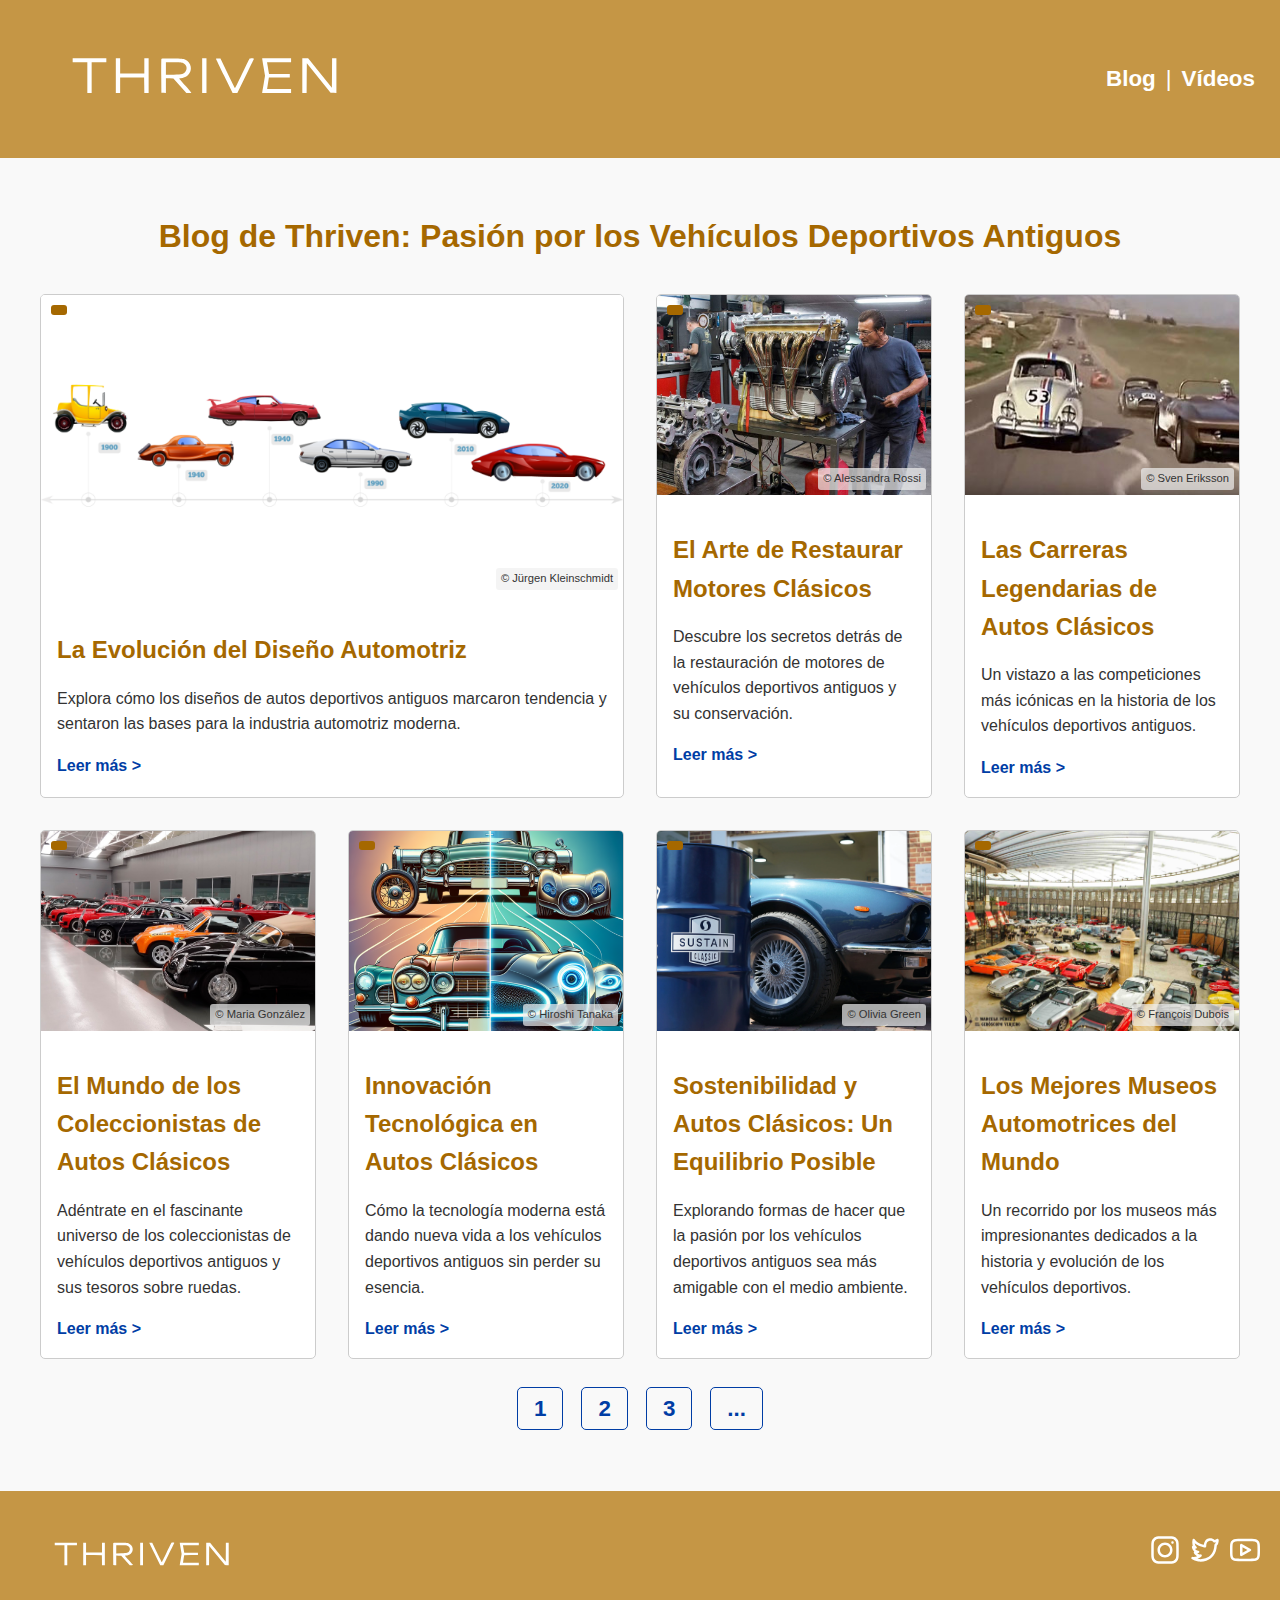
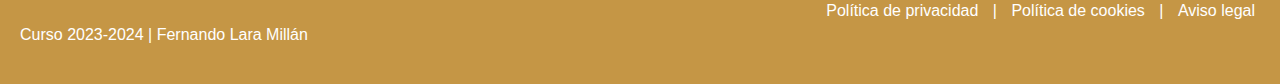
==== html/blog.html @ 87c5d45f "Proyecto diw completo" ====
<!DOCTYPE html>
<html lang="es">

<head>
    <meta charset="UTF-8">
    <meta name="viewport" content="width=device-width, initial-scale=1.0">
    <title>Blog - Thriven</title>
    <link rel="stylesheet" href="/css/blog.css">
</head>

<body>
    <header>
        <div class="logo">
            <a href="index.html">
                <img src="/img/logo.svg" alt="Logo Thriven">
            </a>
        </div>
        <nav>
            <ul>
                <li><a href="blog.html">Blog</a></li>
                <li><span style="color:white; font-size: 1.4rem;">|</span></li>
                <li><a href="videos.html">Vídeos</a></li>
            </ul>
        </nav>
    </header>

    <main>
        <h1>Blog de Thriven: Pasión por los Vehículos Deportivos Antiguos</h1>
        <section class="articles">
            <!-- Artículo 1 (destacado) -->
            <article class="featured">
                <a href="entrada.html">
                    <div class="image-wrapper">
                        <img src="/img/evolucionDiseño.png" alt="La Evolución del Diseño Automotriz">
                        <span class="category"><a href="#">Historia</a></span>
                        <span class="copyright">© Jürgen Kleinschmidt</span>
                    </div>
                    <div class="content">
                        <h2>La Evolución del Diseño Automotriz</h2>
                        <p>Explora cómo los diseños de autos deportivos antiguos marcaron tendencia y sentaron las bases
                            para la industria automotriz moderna.</p>
                        <span class="read-more">Leer más ></span>
                    </div>
                </a>
            </article>

            <!-- Artículo 2 -->
            <article>
                <a href="#">
                    <div class="image-wrapper">
                        <img src="/img/restauracionMotor.jpg" alt="El Arte de Restaurar Motores Clásicos">
                        <span class="category"><a href="#">Técnica</a></span>
                        <span class="copyright">© Alessandra Rossi</span>
                    </div>
                    <div class="content">
                        <h2>El Arte de Restaurar Motores Clásicos</h2>
                        <p>Descubre los secretos detrás de la restauración de motores de vehículos deportivos antiguos y
                            su conservación.</p>
                        <span class="read-more">Leer más ></span>
                    </div>
                </a>
            </article>

            <!-- Artículo 3 -->
            <article>
                <a href="#">
                    <div class="image-wrapper">
                        <img src="/img/carreraCoches.jpg" alt="Carrera legendaria">
                        <span class="category"><a href="#">Eventos</a></span>
                        <span class="copyright">© Sven Eriksson</span>
                    </div>
                    <div class="content">
                        <h2>Las Carreras Legendarias de Autos Clásicos</h2>
                        <p>Un vistazo a las competiciones más icónicas en la historia de los vehículos deportivos
                            antiguos.</p>
                        <span class="read-more">Leer más ></span>
                    </div>
                </a>
            </article>

            <!-- Artículo 4 -->
            <article>
                <a href="#">
                    <div class="image-wrapper">
                        <img src="/img/coleccionistasCoches.jpg" alt="Coleccionistas de Autos Clásicos">
                        <span class="category"><a href="#">Coleccionismo</a></span>
                        <span class="copyright">© Maria González</span>
                    </div>
                    <div class="content">
                        <h2>El Mundo de los Coleccionistas de Autos Clásicos</h2>
                        <p>Adéntrate en el fascinante universo de los coleccionistas de vehículos deportivos antiguos y
                            sus tesoros sobre ruedas.</p>
                        <span class="read-more">Leer más ></span>
                    </div>
                </a>
            </article>

            <!-- Artículo 5 -->
            <article>
                <a href="#">
                    <div class="image-wrapper">
                        <img src="/img/innovacionTecnologica.png" alt="Innovación Tecnológica en Autos Clásicos">
                        <span class="category"><a href="#">Tecnología</a></span>
                        <span class="copyright">© Hiroshi Tanaka</span>
                    </div>
                    <div class="content">
                        <h2>Innovación Tecnológica en Autos Clásicos</h2>
                        <p>Cómo la tecnología moderna está dando nueva vida a los vehículos deportivos antiguos sin
                            perder su esencia.</p>
                        <span class="read-more">Leer más ></span>
                    </div>
                </a>
            </article>

            <!-- Artículo 6 -->
            <article>
                <a href="#">
                    <div class="image-wrapper">
                        <img src="/img/sostenibilidadAutos.png" alt="Sostenibilidad en Autos Clásicos">
                        <span class="category"><a href="#">Medio Ambiente</a></span>
                        <span class="copyright">© Olivia Green</span>
                    </div>
                    <div class="content">
                        <h2>Sostenibilidad y Autos Clásicos: Un Equilibrio Posible</h2>
                        <p>Explorando formas de hacer que la pasión por los vehículos deportivos antiguos sea más
                            amigable con el medio ambiente.</p>
                        <span class="read-more">Leer más ></span>
                    </div>
                </a>
            </article>

            <!-- Artículo 7 -->
            <article>
                <a href="#">
                    <div class="image-wrapper">
                        <img src="/img/museoCoches.jpg" alt="Museos Automotrices del Mundo">
                        <span class="category"><a href="#">Cultura</a></span>
                        <span class="copyright">© François Dubois</span>
                    </div>
                    <div class="content">
                        <h2>Los Mejores Museos Automotrices del Mundo</h2>
                        <p>Un recorrido por los museos más impresionantes dedicados a la historia y evolución de los
                            vehículos deportivos.</p>
                        <span class="read-more">Leer más ></span>
                    </div>
                </a>
            </article>
        </section>

        <!-- Navegación de páginas -->
        <nav class="pagination">
            <ul>
                <li><a href="#">1</a></li>
                <li><a href="#">2</a></li>
                <li><a href="#">3</a></li>
                <li><a href="#">...</a></li>
            </ul>
        </nav>
    </main>



    <footer>
        <div class="footer-container">
            <div class="footer-left">
                <img src="/img/logo.svg" alt="Logo Thriven" class="footer-logo">
                <p>Curso 2023-2024 | Fernando Lara Millán</p>
            </div>
            <div class="footer-right">
                <div class="social-links">
                    <a href="#"><img src="/img/icon-instagram.svg" alt="Instagram" style="width: 30px;"></a>
                    <a href="#"><img src="/img/icon-twitter.svg" alt="Twitter" style="width: 30px;"></a>
                    <a href="#"><img src="/img/icon-youtube.svg" alt="YouTube" style="width: 30px;"></a>
                </div>
                <p>
                    <a href="#" class="link">Política de privacidad</a>
                    <span class="link-separator">|</span>
                    <a href="#" class="link">Política de cookies</a>
                    <span class="link-separator">|</span>
                    <a href="#" class="link">Aviso legal</a>
                </p>
                
            </div>
        </div>
    </footer>
</body>

</html>
---- css/blog.css ----
/* General Styles */
body {
    font-family: Arial, sans-serif;
    margin: 0;
    padding: 0;
    line-height: 1.6;
    background-color: #f9f9f9;
    color: #333;
}

/* Header Styles */
header {
    display: flex;
    justify-content: space-between;
    align-items: center;
    padding: 10px 20px;
    background: #c59645;
}

.logo img {
    height: 130px;
}

nav ul {
    display: flex;
    list-style: none;
    margin: 0;
    padding: 0;
}

nav li {
    margin: 0 5px;
}

nav a {
    text-decoration: none;
    color: white;
    font-weight: bold;
    font-size: 1.4rem;
}

/* Main Content Styles */
main {
    max-width: 1200px;
    margin: 0 auto;
    padding: 2rem;
}

h1 {
    color: #A56800;
    margin-bottom: 2rem;
    text-align: center;
}

/* Articles Grid */
.articles {
    display: grid;
    grid-template-columns: repeat(4, 1fr);
    grid-template-rows: auto auto;
    gap: 2rem;
}

.featured {
    grid-column: span 2;
    grid-row: span 1;
}

article {
    border: 1px solid #ccc;
    border-radius: 5px;
    overflow: hidden;
    background-color: white;
    transition: transform 0.2s;
}

article:hover {
    transform: scale(1.02);
}

/* Article Image Styles */
.image-wrapper {
    position: relative;
    width: 100%;
    height: 200px;
    overflow: hidden;
}

.featured .image-wrapper {
    height: 300px;
}

.image-wrapper img {
    width: 100%;
    height: 100%;
    object-fit: cover;
    object-position: center;
    transition: transform 0.3s ease;
}

.image-wrapper img:hover {
    transform: scale(1.05);
}

.category {
    position: absolute;
    top: 10px;
    left: 10px;
    background: #A56800;
    color: white;
    padding: 0.3rem 0.5rem;
    font-size: 0.9rem;
    border-radius: 3px;
}

.copyright {
    position: absolute;
    bottom: 5px;
    right: 5px;
    background-color: rgba(240, 240, 240, 0.7);
    color: #333;
    padding: 2px 5px;
    font-size: 0.7rem;
    border-radius: 3px;
}

/* Article Content Styles */
.content {
    padding: 1rem;
    text-align: left;
}

.content h2 {
    color: #A56800;
    margin-bottom: 0.5rem;
    font-size: 1.5rem;
}

.content p {
    margin-bottom: 1rem;
    font-size: 1rem;
}

.read-more {
    color: #003DA5;
    font-weight: bold;
    text-decoration: none;
}

/* Pagination Styles */
.pagination ul {
    display: flex;
    justify-content: center;
    gap: 0.5rem;
    list-style: none;
    padding: 0;
    margin: 2rem 0;
}

.pagination ul li a {
    color: #003DA5;
    text-decoration: none;
    padding: 0.5rem 1rem;
    border: 1px solid #003DA5;
    border-radius: 5px;
}

.pagination ul li a:hover {
    background: #003DA5;
    color: white;
}

/* Footer */
footer {
    background: #c59645;
    color: white;
    padding: 20px;
}

.footer-container {
    display: flex;
    justify-content: space-between;
    align-items: center;
    flex-wrap: nowrap;
    gap: 1rem;
}

.footer-left {
    display: flex;
    flex-direction: column;
    align-items: flex-start;
    gap: 10px;
}

.footer-right {
    text-align: right;
    display: flex;
    flex-direction: column;
    align-items: flex-end;
    gap: 10px;
}

.social-links {
    display: flex;
    gap: 10px;
}

.footer-logo {
    width: 250px;
}

.social-links a {
    margin: 0;
}

.link {
    color: white;
    text-decoration: none;
    margin: 0 5px;
}

/* Separadores (barras verticales) */
.link-separator {
    display: inline-block;
    margin: 0 5px;
}

/* Media Queries */
@media (max-width: 768px) {
    .articles {
        grid-template-columns: 1fr;
    }

    .featured {
        grid-column: span 1;
    }

    .featured .image-wrapper {
        height: 200px;
    }

    .footer-container {
        flex-direction: column;
        align-items: center;
        text-align: center;
    }

    .footer-left {
        align-items: center;
    }

    .footer-right {
        align-items: center;
    }

    .social-links {
        justify-content: center;
    }

    .link {
        display: inline-block;
        margin: 5px 0;
    }

    /* Ocultar separadores en pantallas pequeñas */
    .link-separator {
        display: none;
    }
}

@media (max-width: 576px) {
    .footer-container {
        gap: 1rem;
    }

    .footer-left,
    .footer-right {
        text-align: center;
    }

    .social-links {
        gap: 20px;
    }

    .link {
        display: block;
        margin: 5px 0;
    }
}
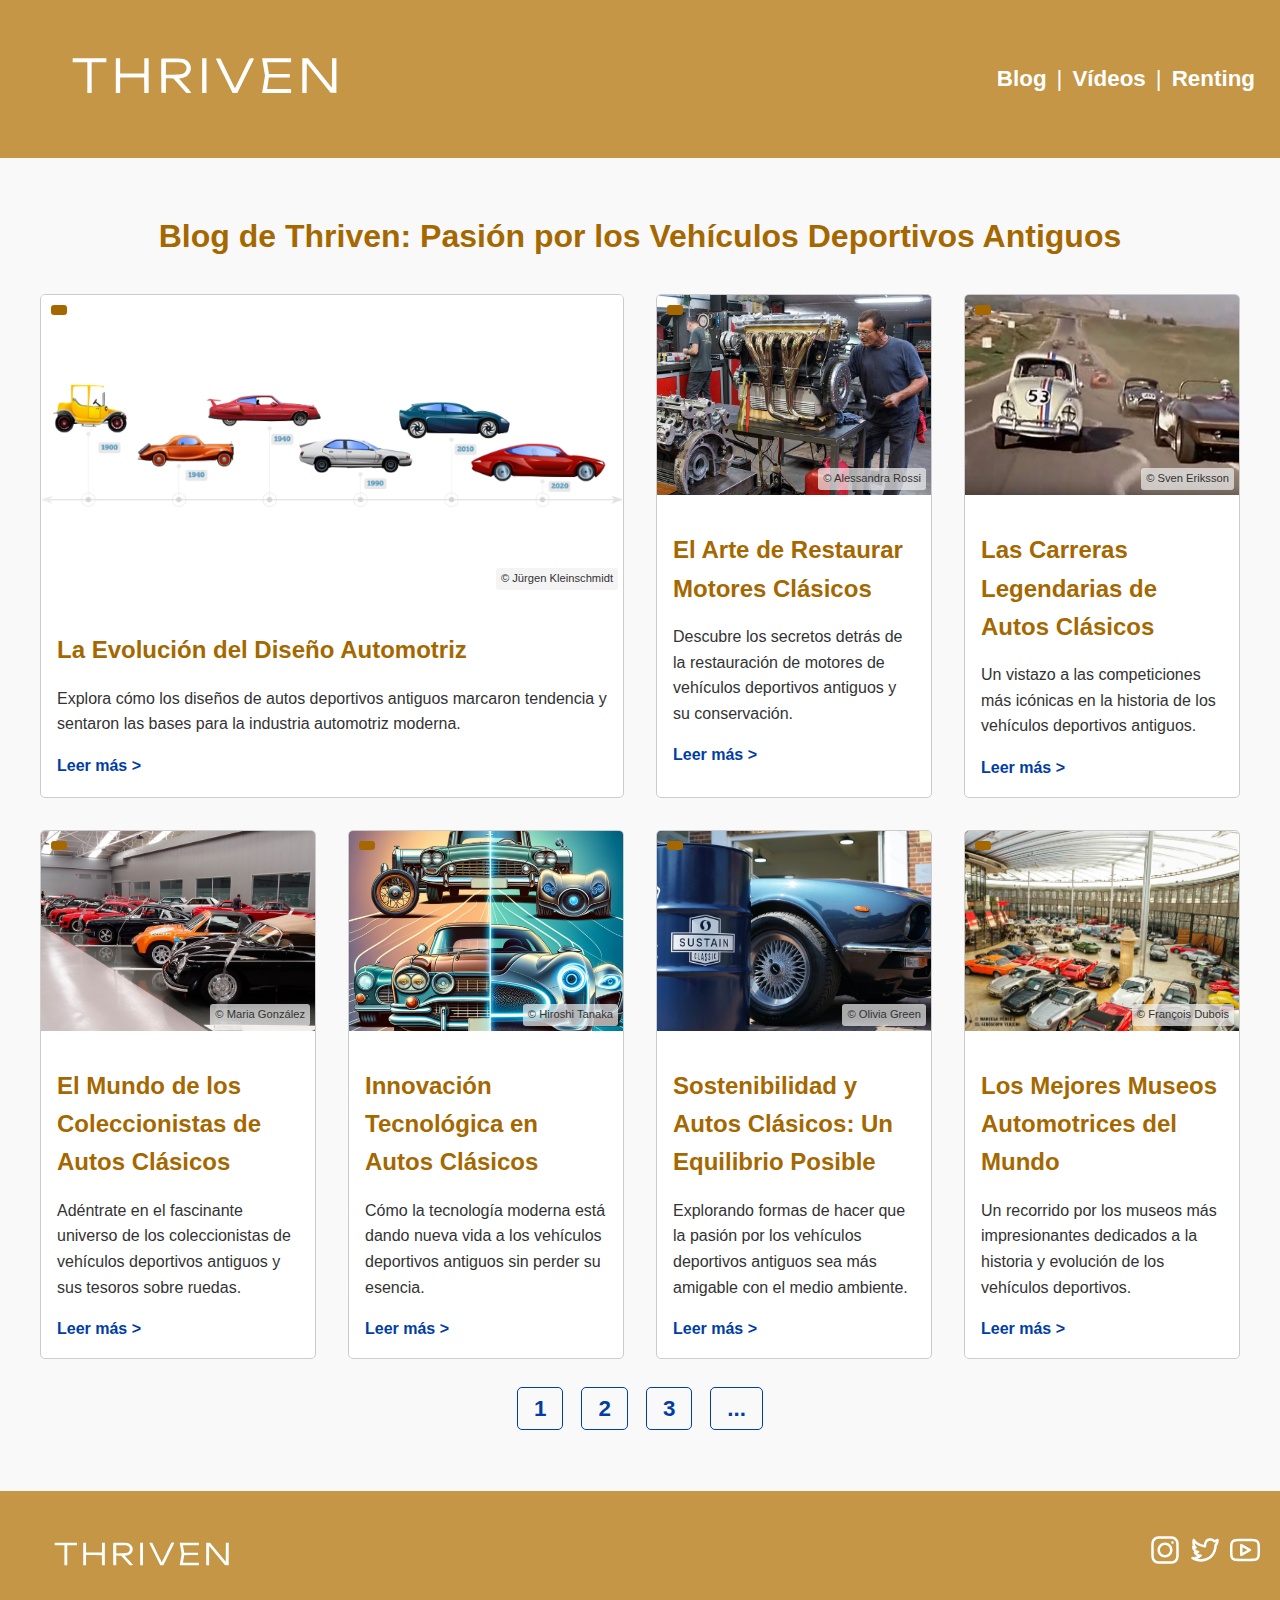
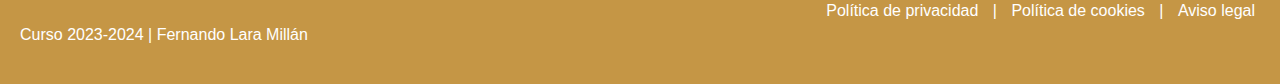
==== commit 88da2566: "Actualización del proyecto: cambios en el carrusel de renting" ====
--- a/html/blog.html
+++ b/html/blog.html
@@ -18,8 +18,10 @@
         <nav>
             <ul>
                 <li><a href="blog.html">Blog</a></li>
-                <li><span style="color:white; font-size: 1.4rem;">|</span></li>
+                <li style="color: white;     font-size: 1.4rem;">|</li>
                 <li><a href="videos.html">Vídeos</a></li>
+                <li style="color: white;     font-size: 1.4rem;">|</li>
+                <li><a href="renting.html">Renting</a></li>
             </ul>
         </nav>
     </header>
@@ -179,7 +181,7 @@
                     <span class="link-separator">|</span>
                     <a href="#" class="link">Aviso legal</a>
                 </p>
-                
+
             </div>
         </div>
     </footer>
